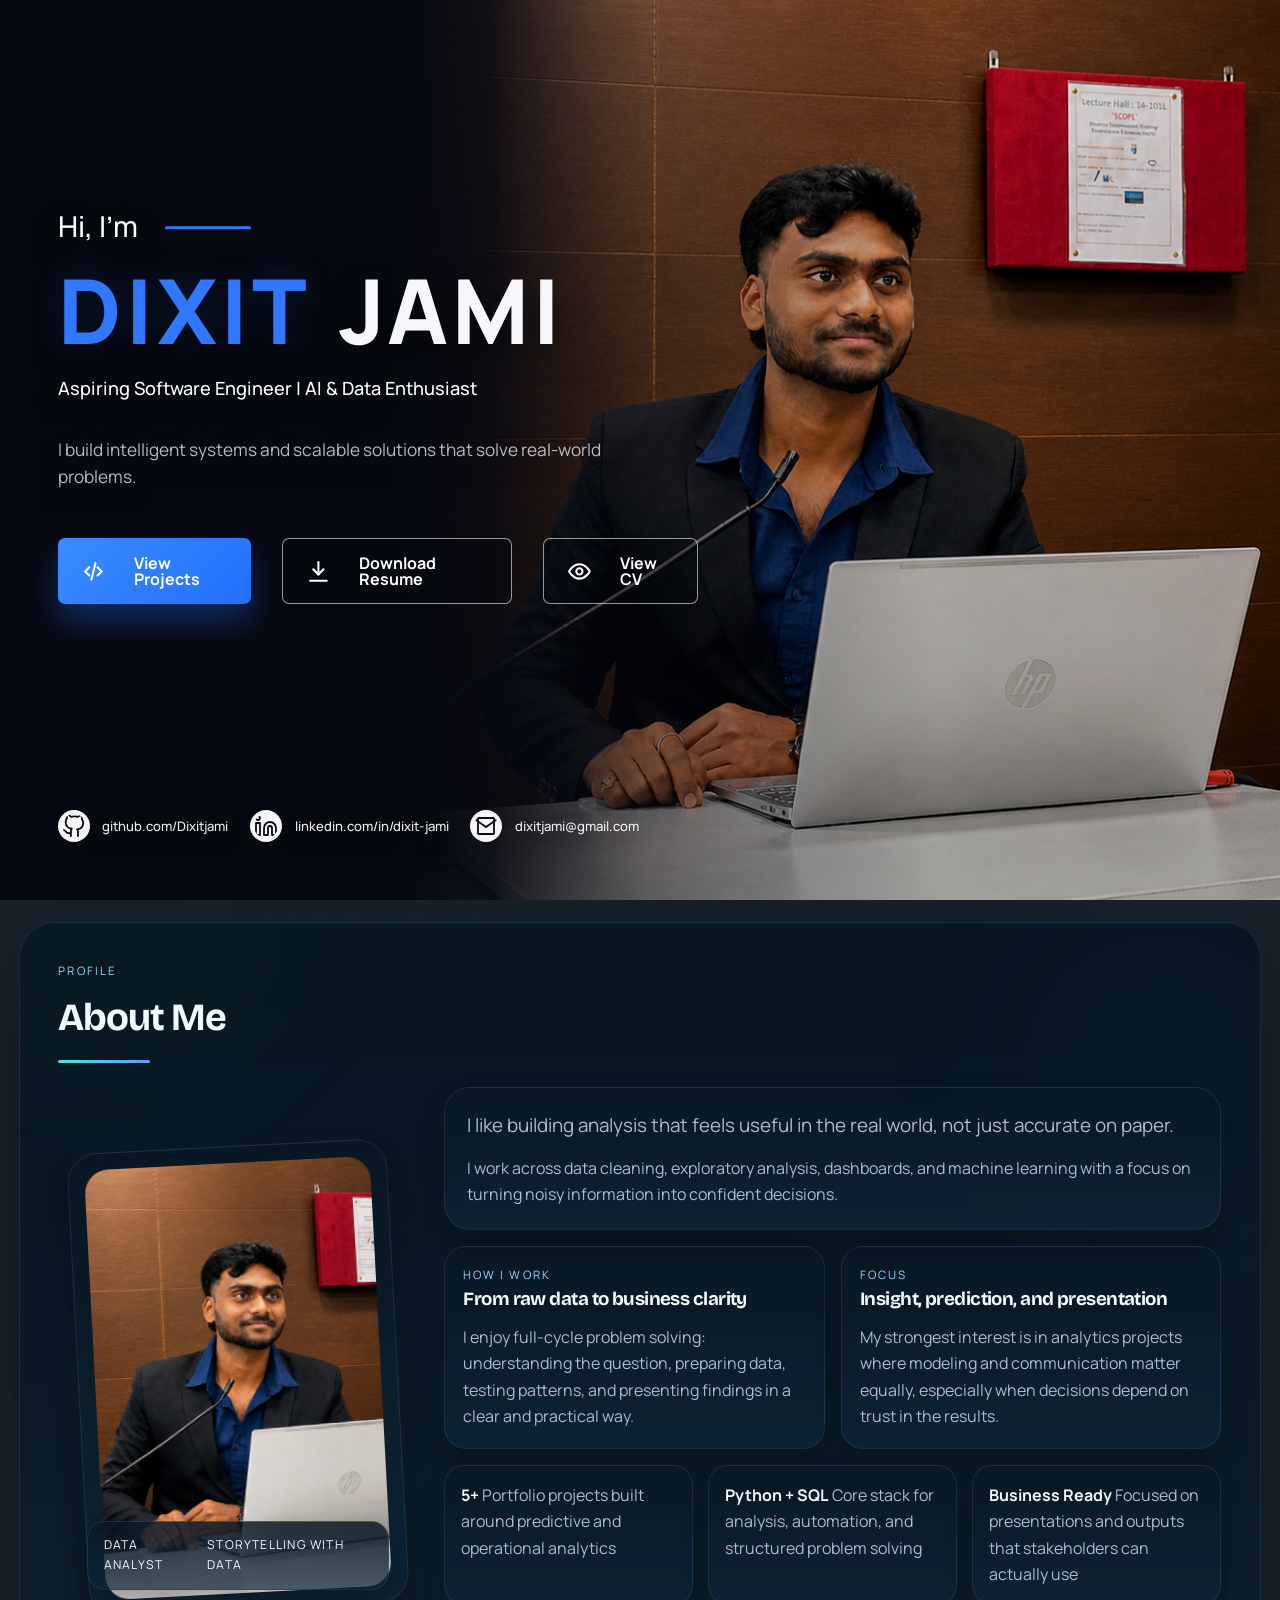
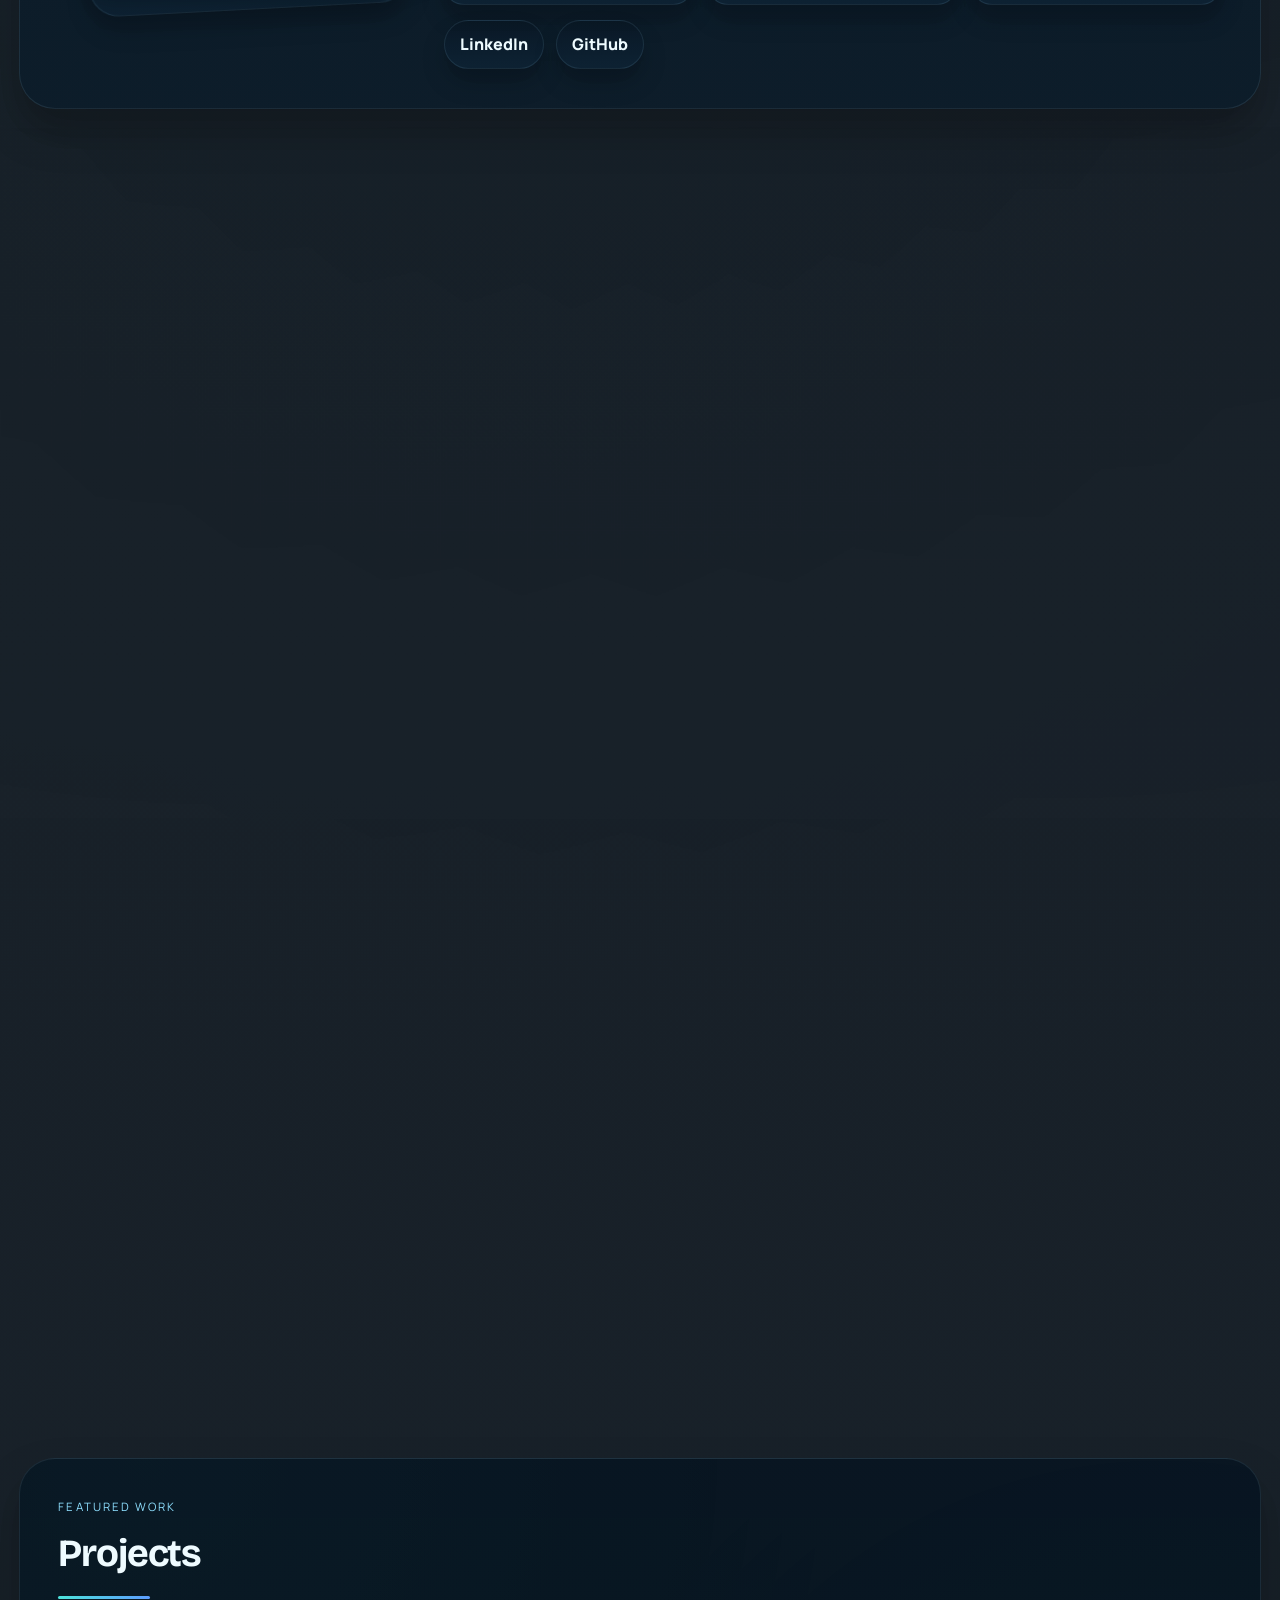
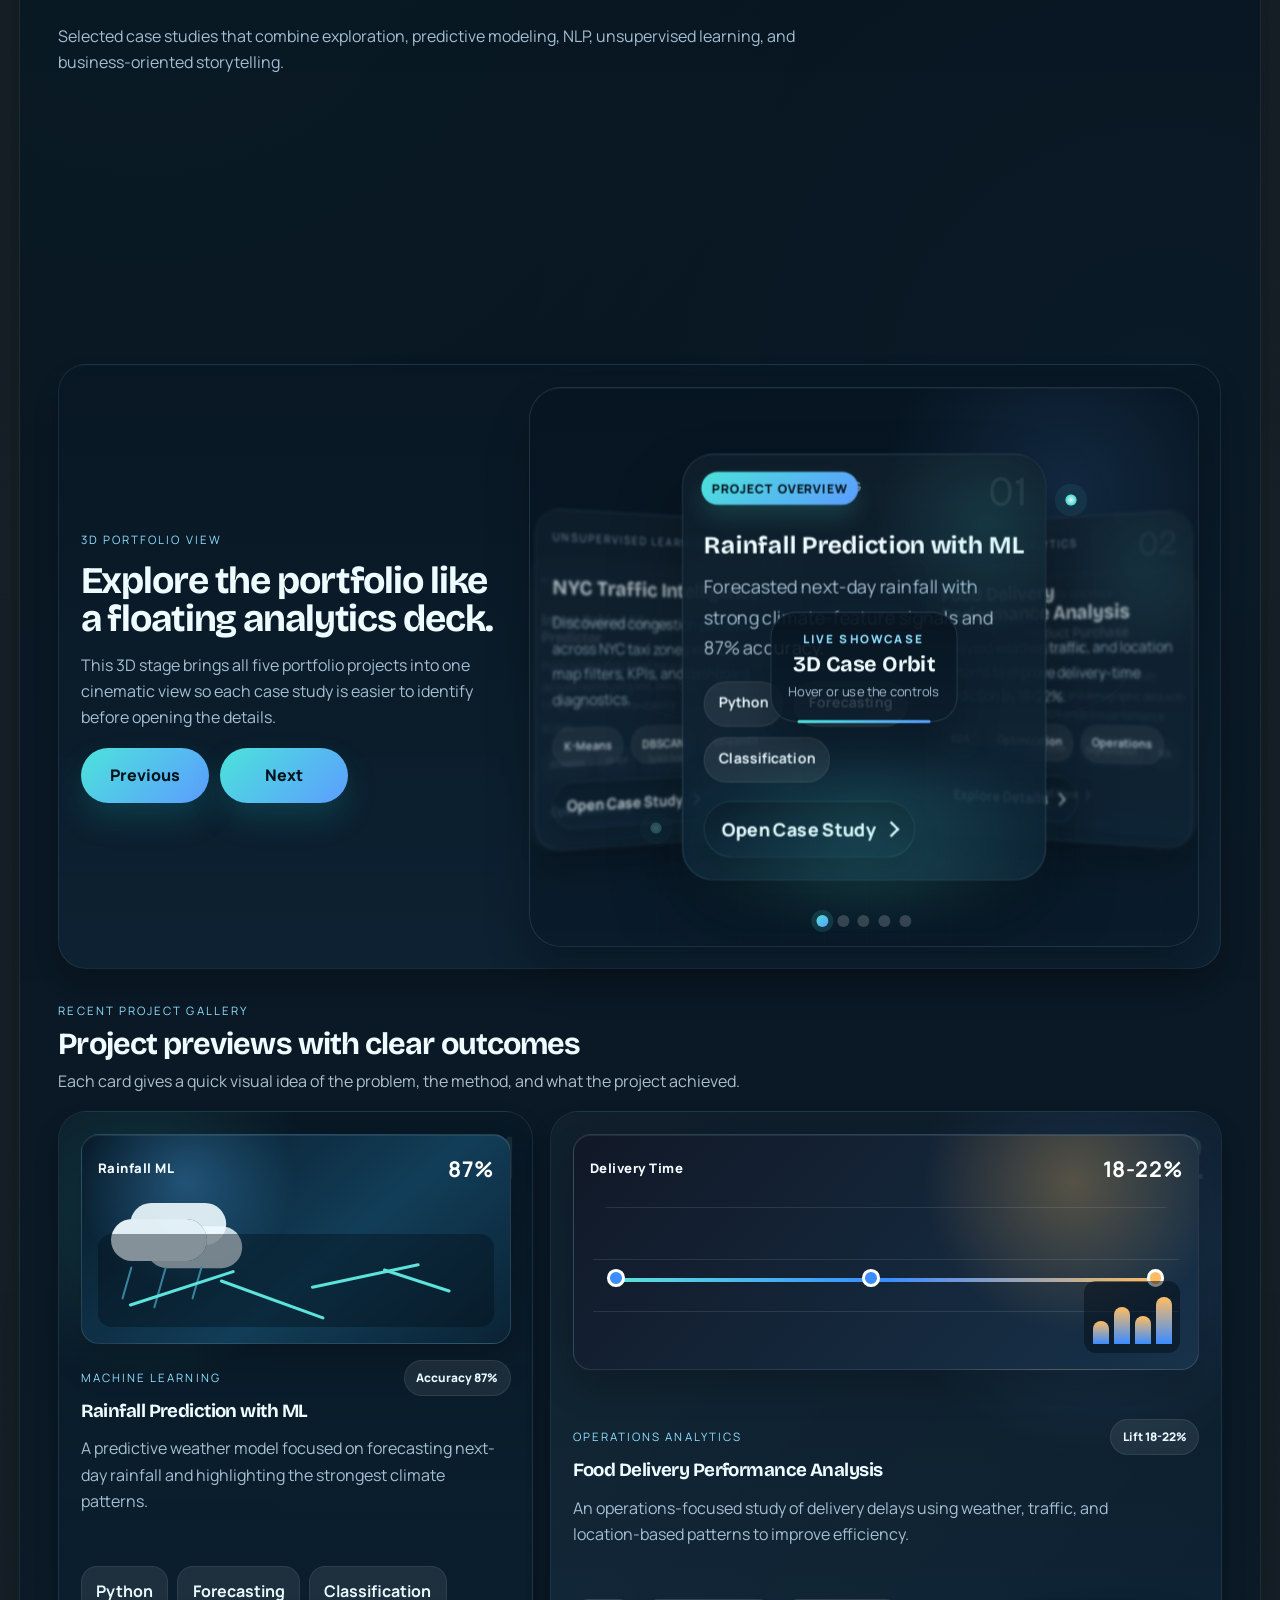
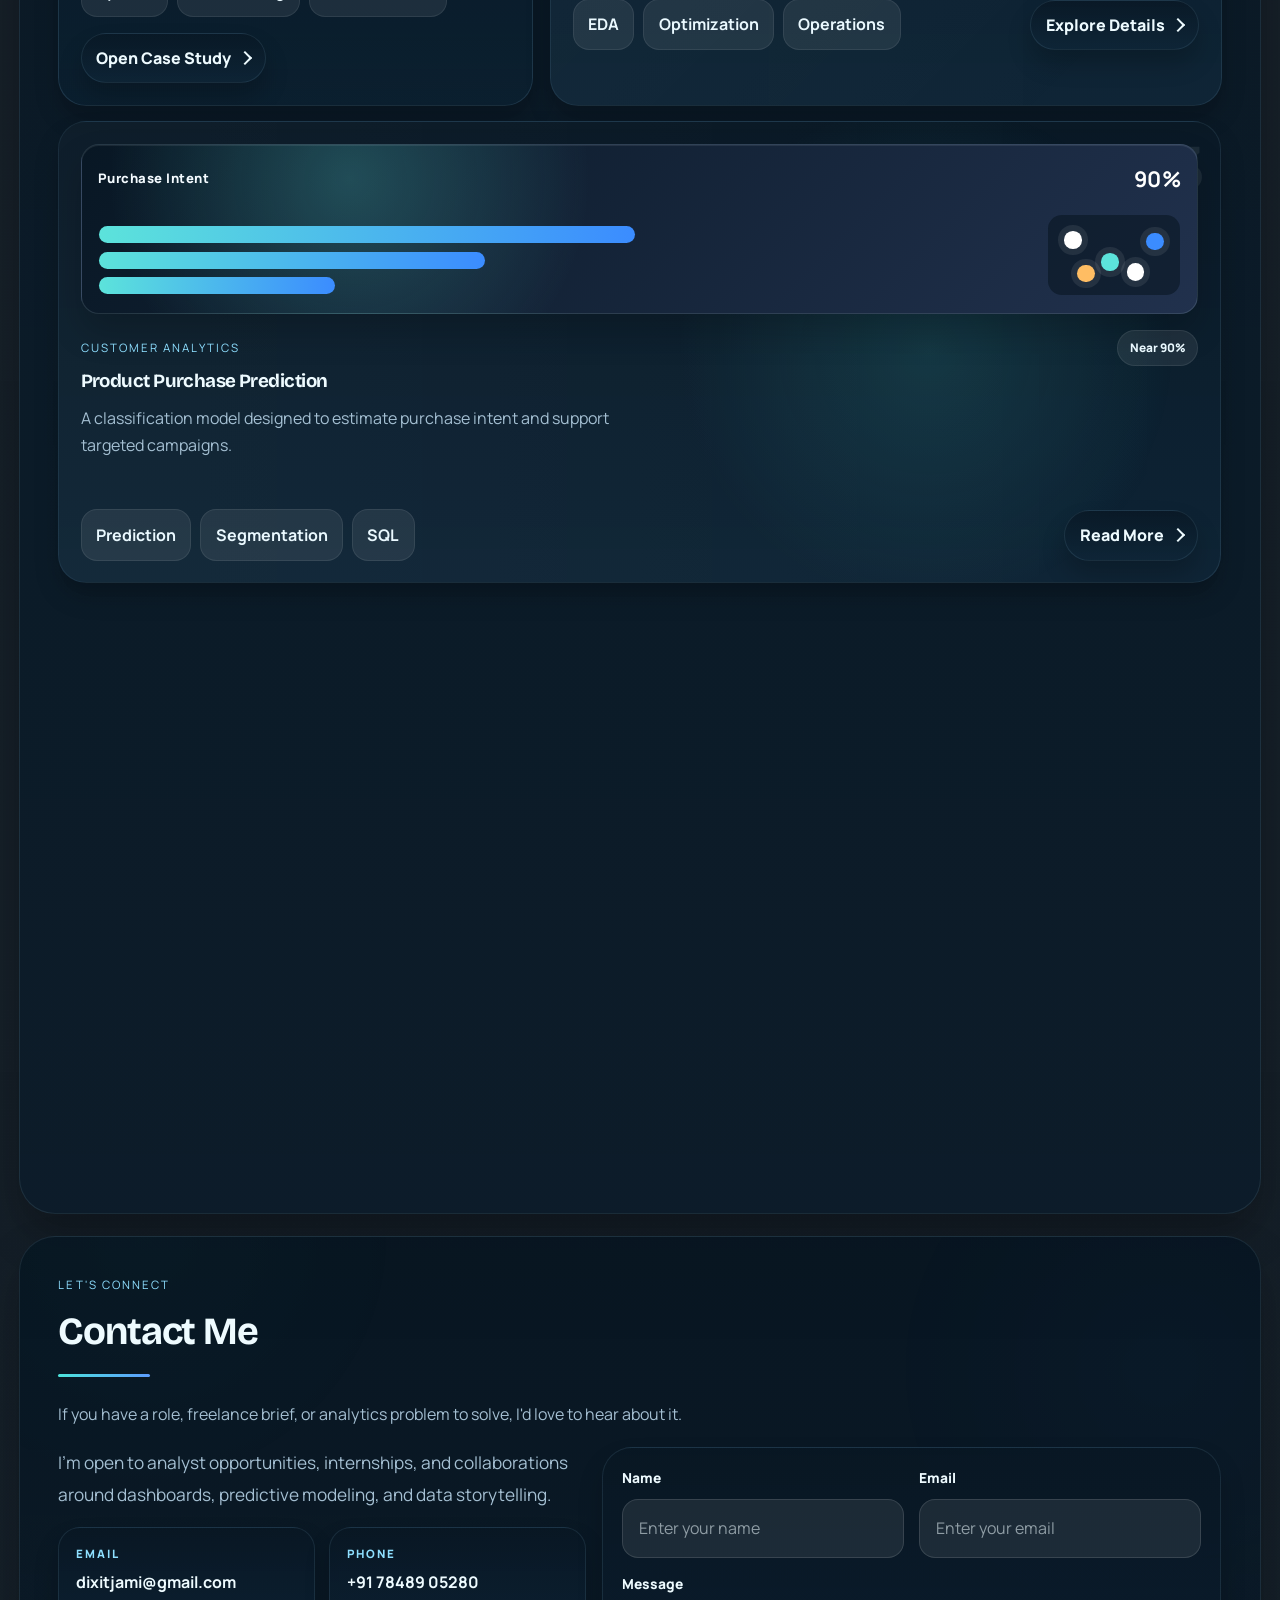
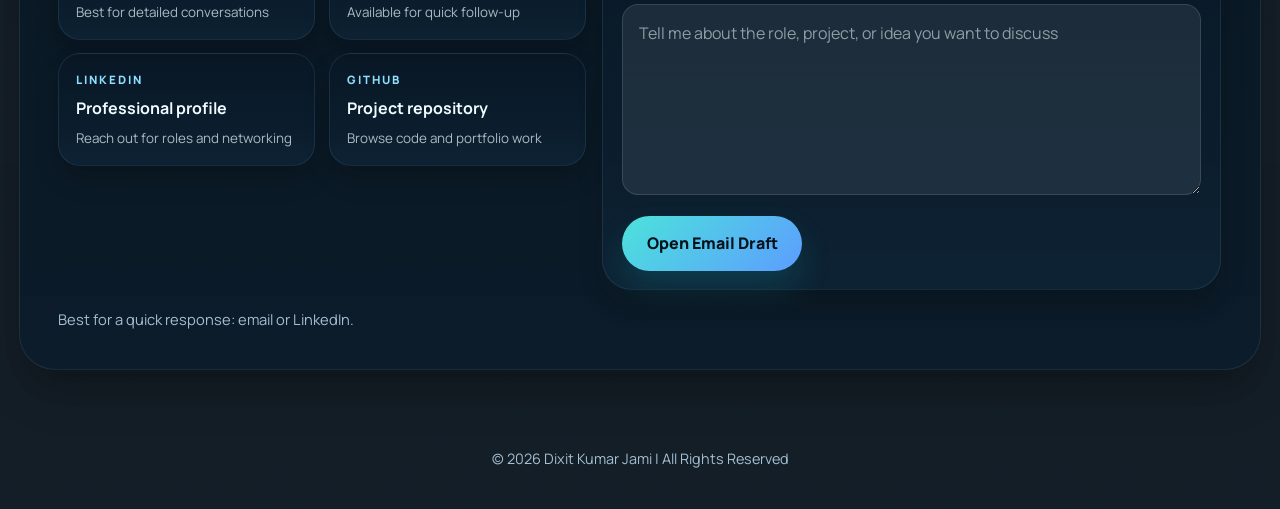
==== index.html @ 6c3c66c2 "Add GitHub Pages deployment" ====
<!DOCTYPE html>
<html lang="en">
<head>
    <meta charset="UTF-8">
    <meta name="viewport" content="width=device-width, initial-scale=1.0">
    <title>Dixit Jami | Portfolio</title>
    <meta http-equiv="refresh" content="0; url=./portfolio.html?skipIntro=1">
    <link rel="canonical" href="./portfolio.html">
</head>
<body>
    <script>
        window.location.replace("./portfolio.html?skipIntro=1");
    </script>
    <p><a href="./portfolio.html?skipIntro=1">Open portfolio</a></p>
</body>
</html>
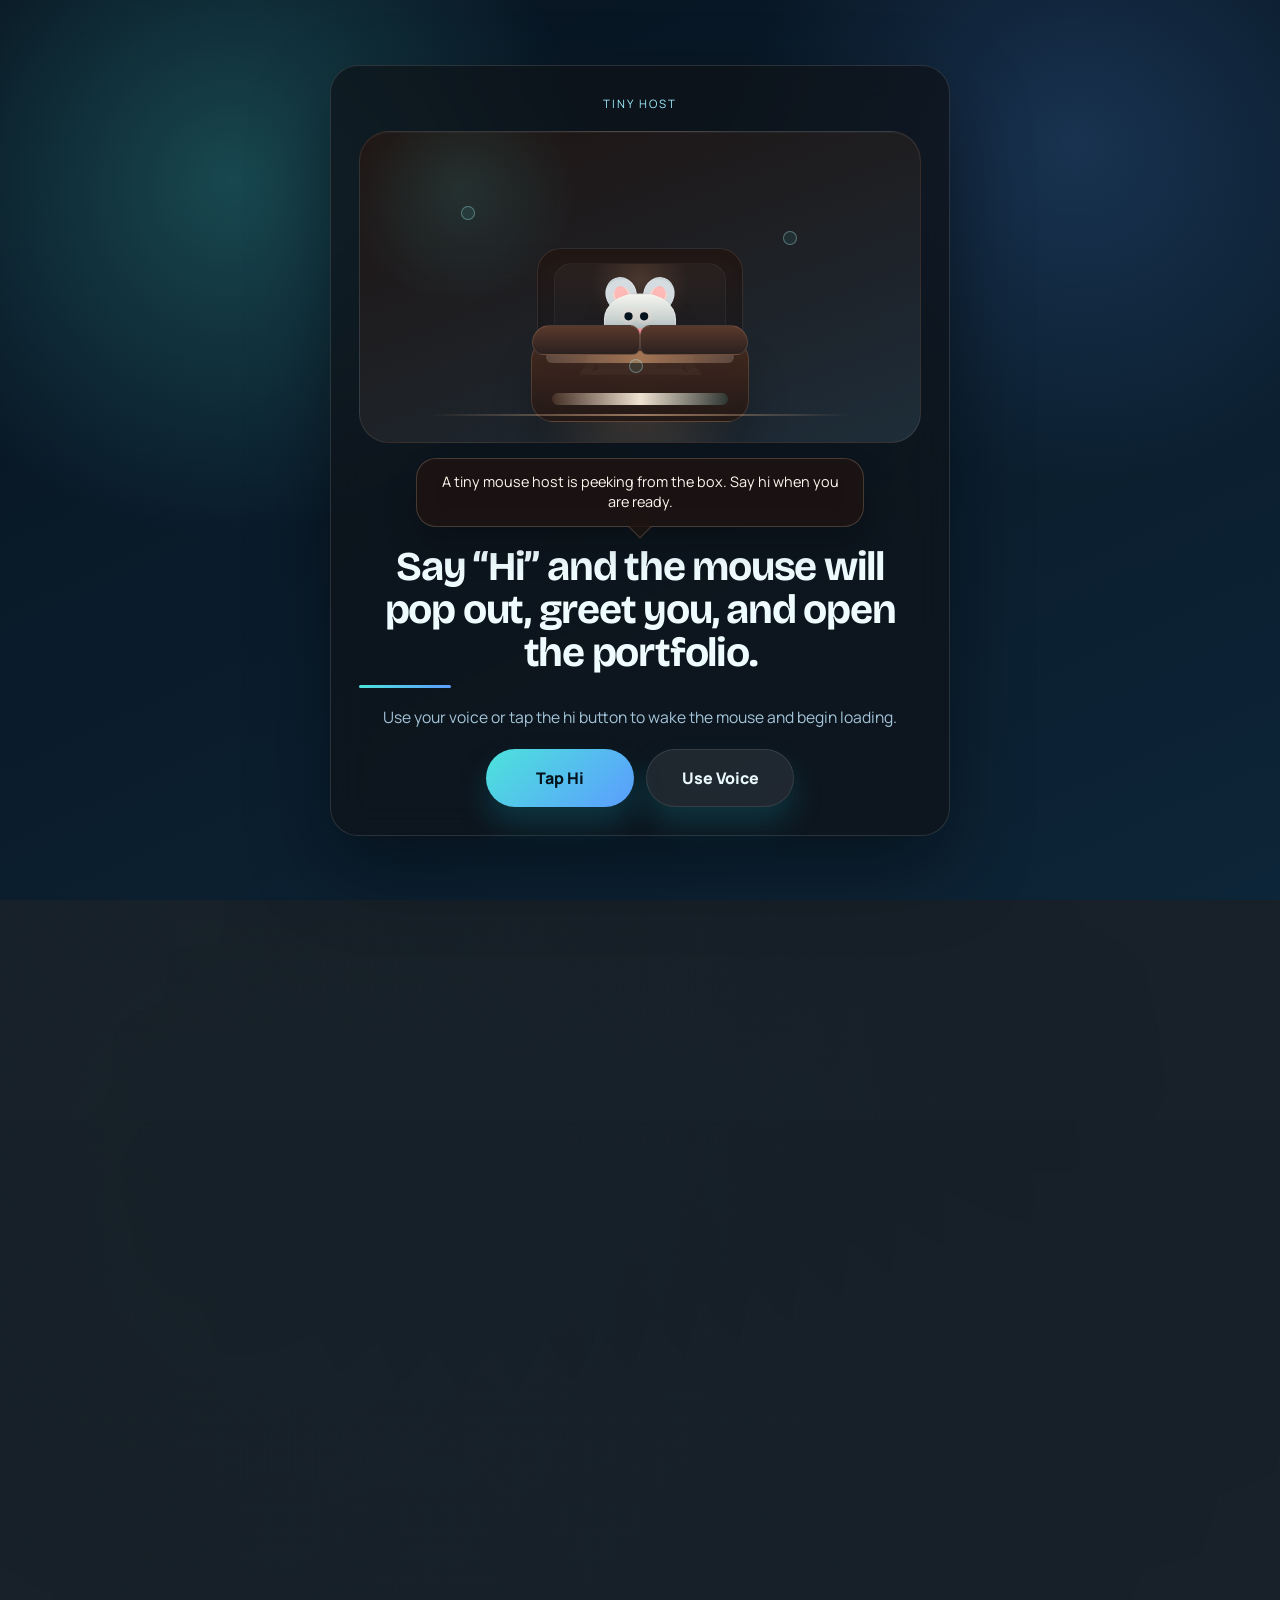
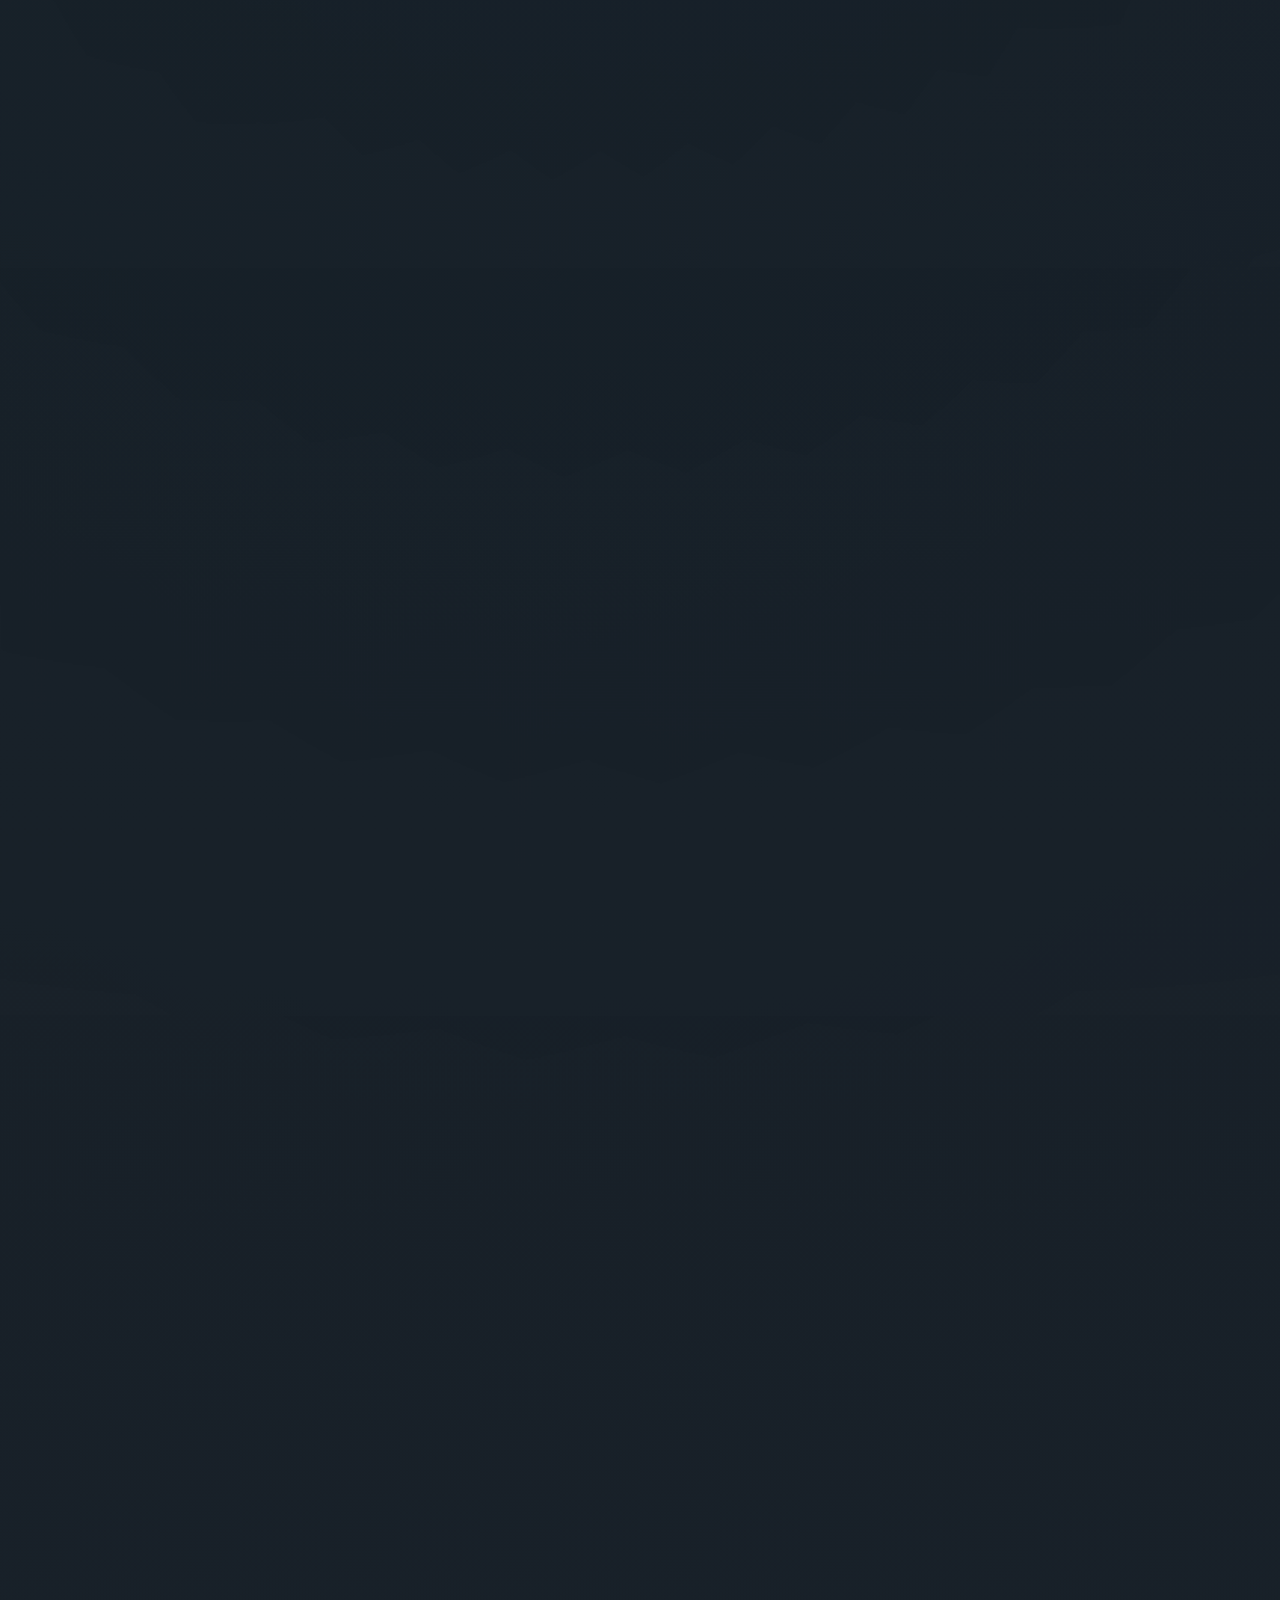
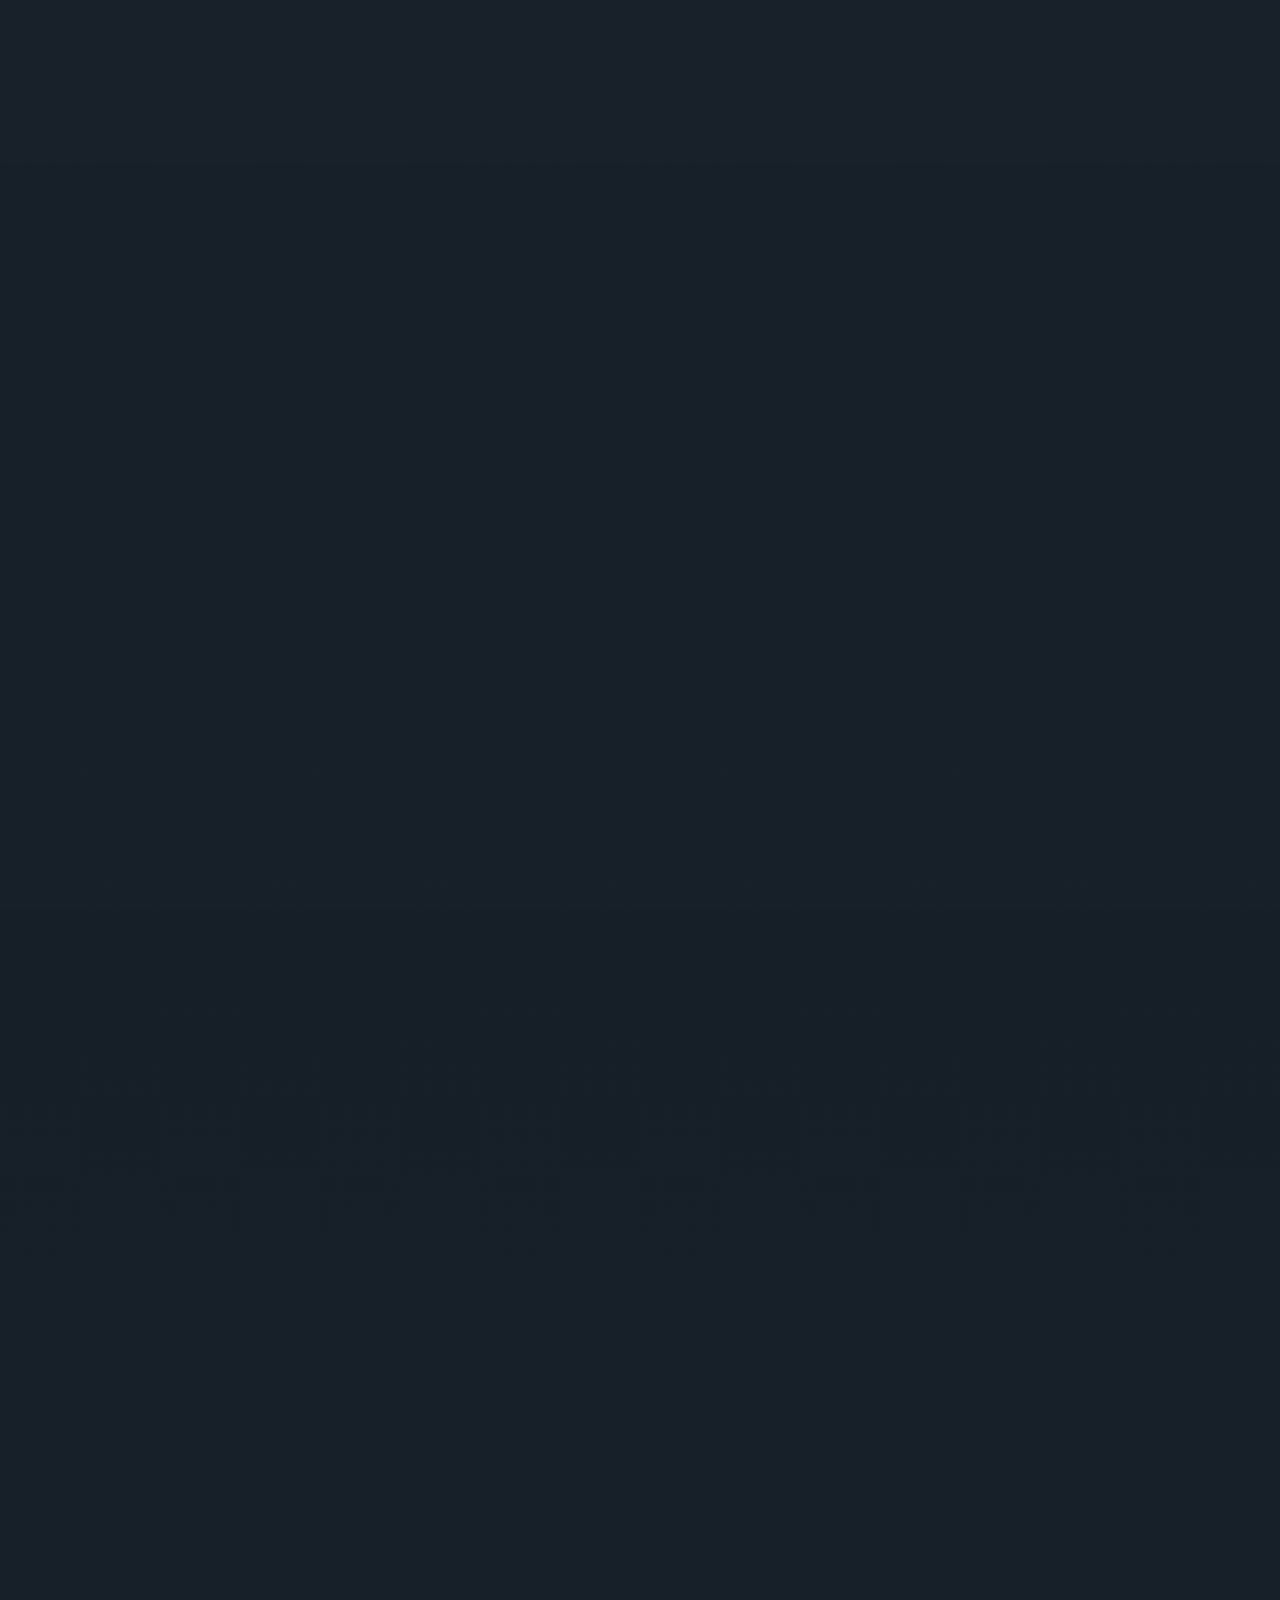
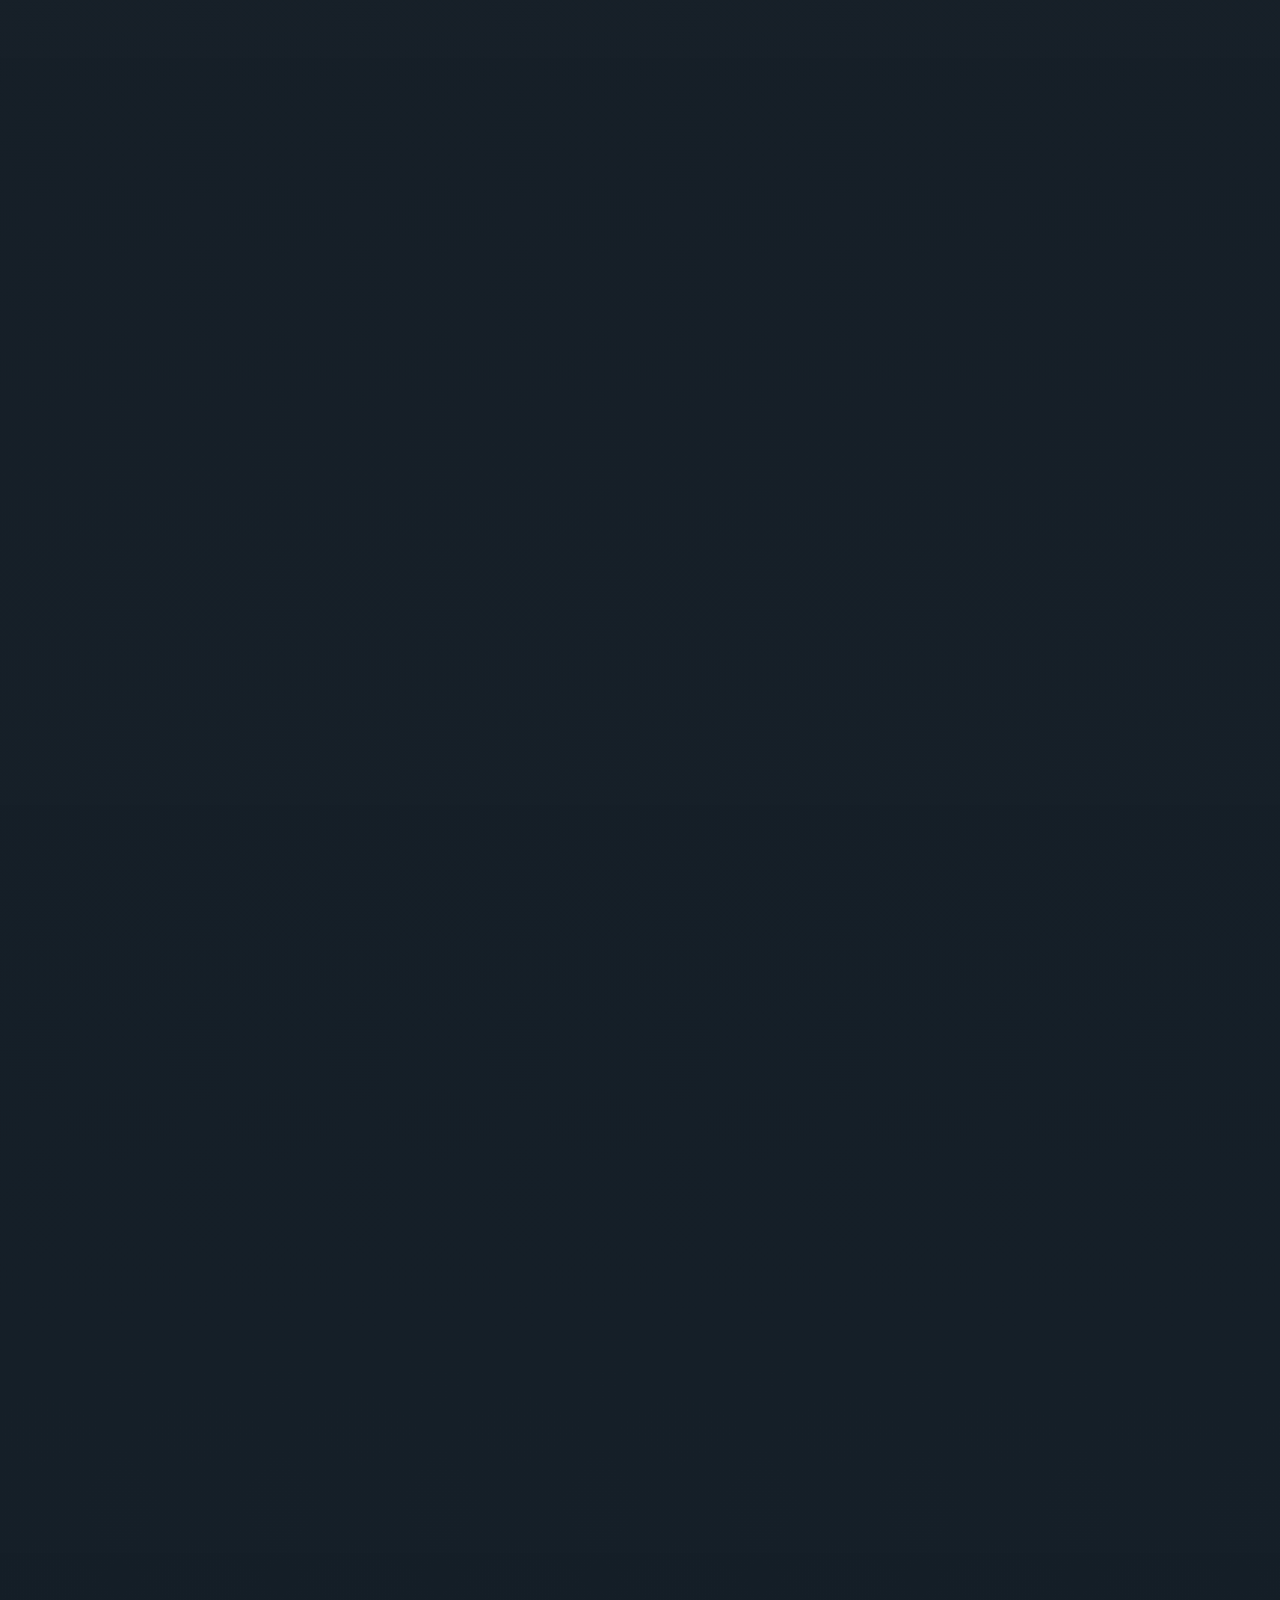
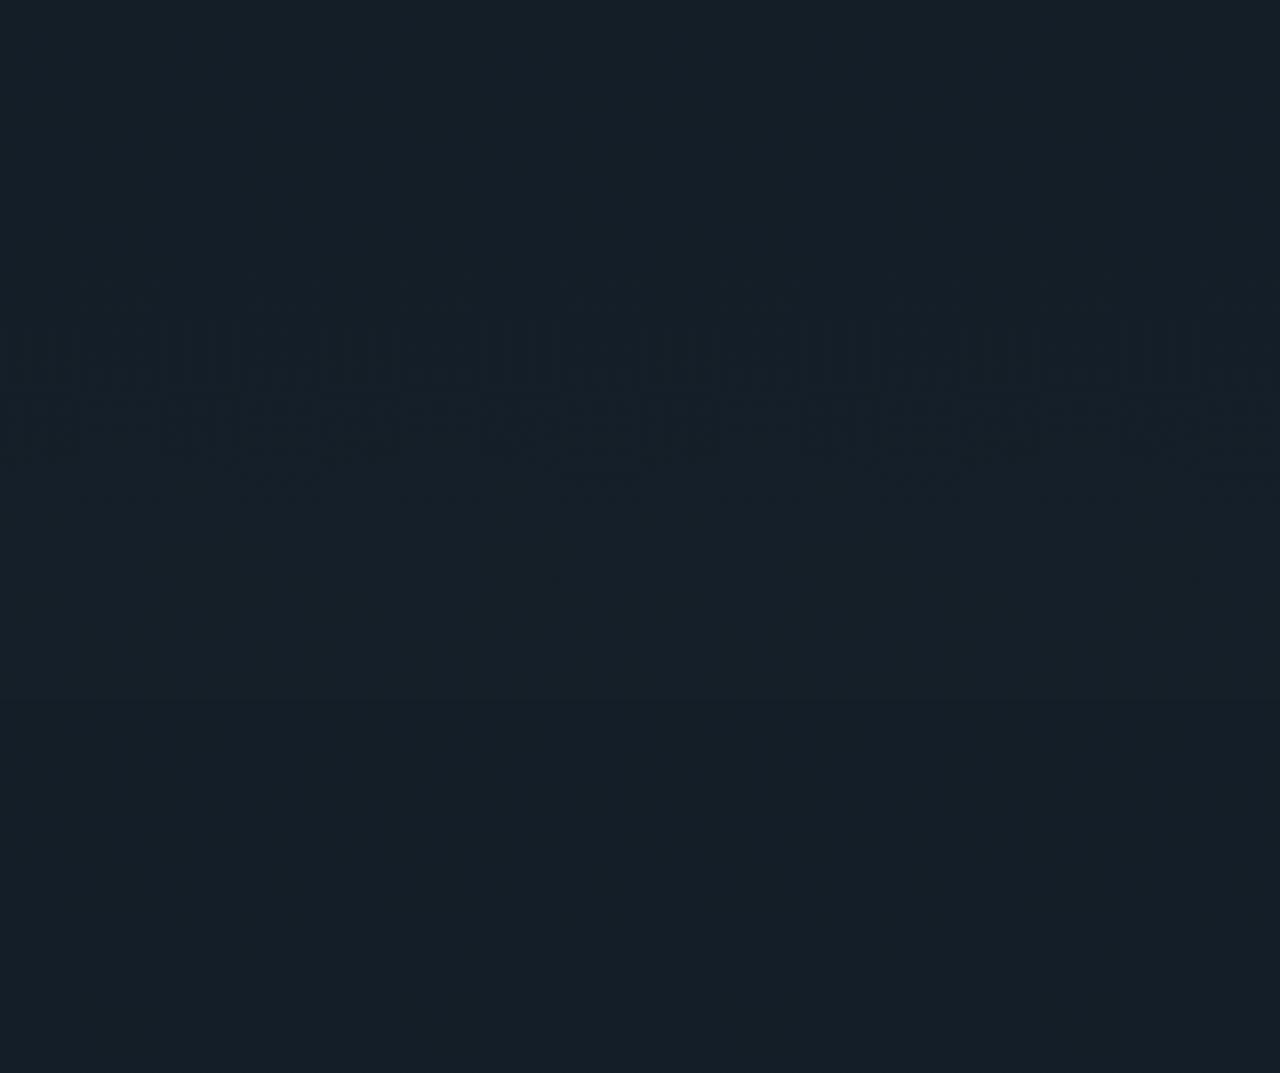
==== commit 120aad04: "Show portfolio welcome page from root" ====
--- a/index.html
+++ b/index.html
@@ -4,13 +4,13 @@
     <meta charset="UTF-8">
     <meta name="viewport" content="width=device-width, initial-scale=1.0">
     <title>Dixit Jami | Portfolio</title>
-    <meta http-equiv="refresh" content="0; url=./portfolio.html?skipIntro=1">
+    <meta http-equiv="refresh" content="0; url=./portfolio.html">
     <link rel="canonical" href="./portfolio.html">
 </head>
 <body>
     <script>
-        window.location.replace("./portfolio.html?skipIntro=1");
+        window.location.replace("./portfolio.html");
     </script>
-    <p><a href="./portfolio.html?skipIntro=1">Open portfolio</a></p>
+    <p><a href="./portfolio.html">Open portfolio</a></p>
 </body>
 </html>
